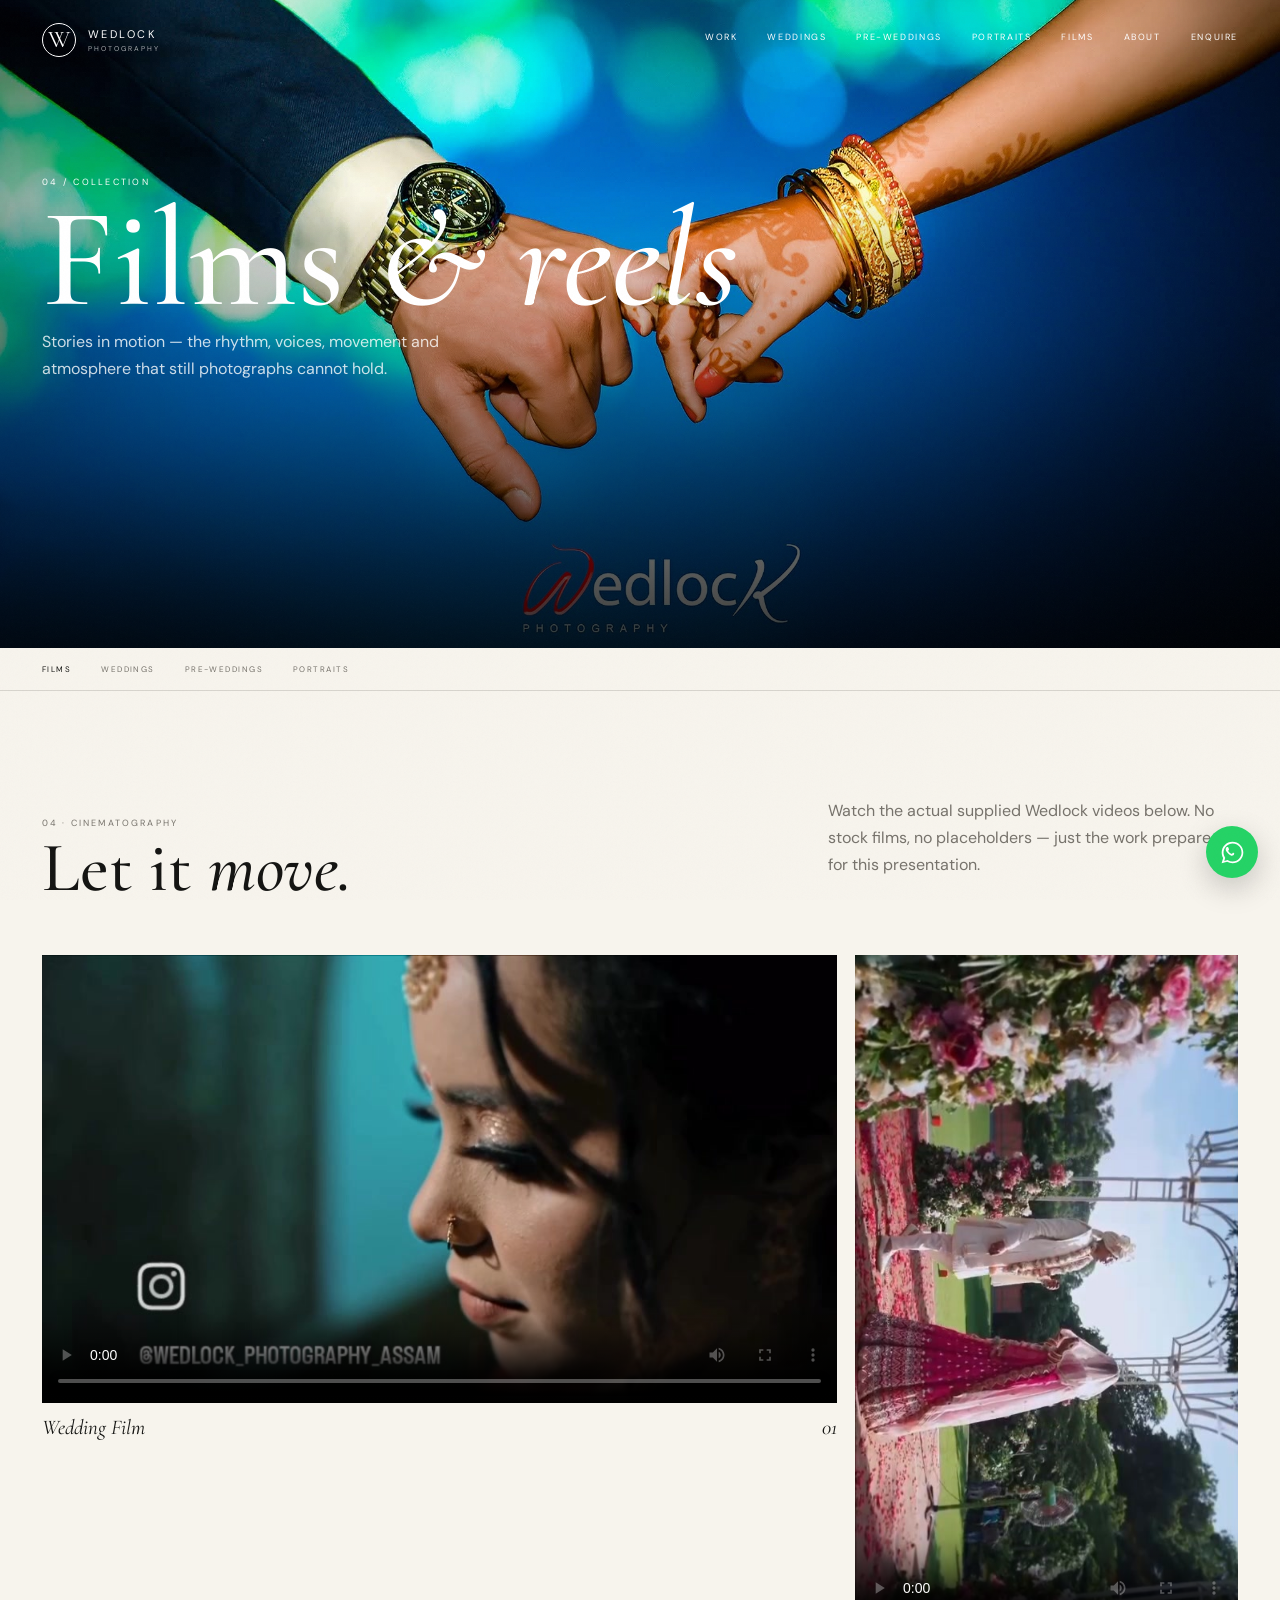
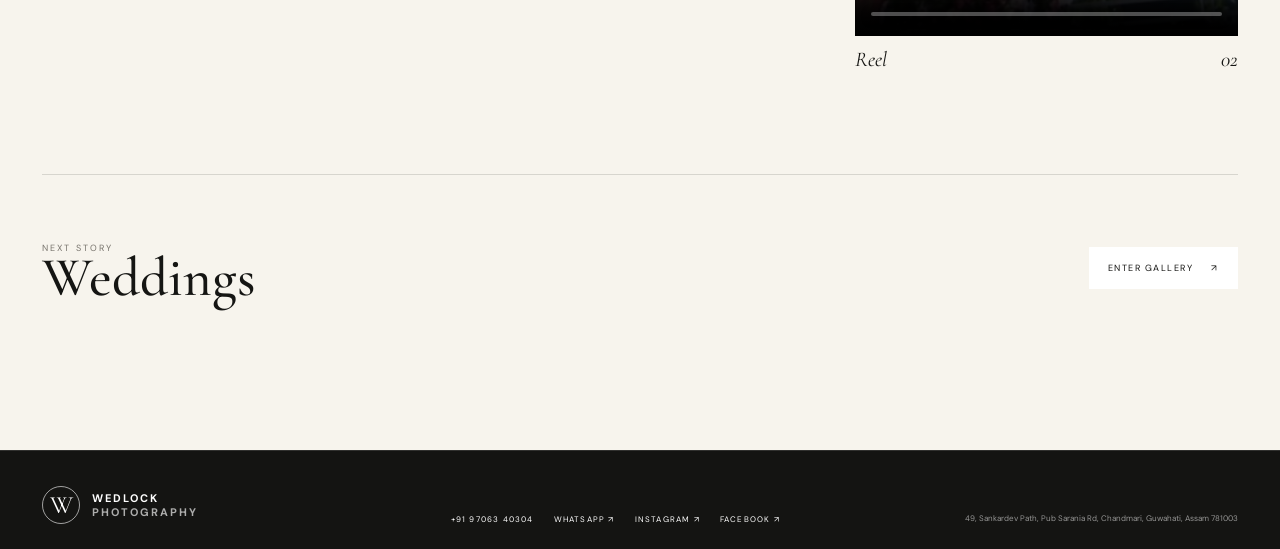
==== films.html @ 116f199a "Add files via upload" ====
<!doctype html><html lang="en"><head><meta charset="utf-8"><meta name="viewport" content="width=device-width,initial-scale=1,viewport-fit=cover"><meta name="theme-color" content="#151513"><title>Wedlock Photography — Films & Reels</title><meta name="description" content="Cinematic wedding films and reels by Wedlock Photography in Guwahati, Assam."><link rel="stylesheet" href="style.css"><link rel="preconnect" href="https://fonts.googleapis.com"><link rel="preconnect" href="https://fonts.gstatic.com" crossorigin><link href="https://fonts.googleapis.com/css2?family=Cormorant+Garamond:ital,wght@0,400;0,500;0,600;1,400;1,500&family=DM+Sans:wght@400;500;600&display=swap" rel="stylesheet"></head><body id="top"><div class="grain"></div><div class="progress"><i></i></div><header class="nav"><a class="brand" href="index.html"><span class="brand-mark">W</span><span class="brand-text">Wedlock<small>Photography</small></span></a><nav class="nav-links"><a href="index.html#work">Work</a><a href="weddings.html">Weddings</a><a href="pre-weddings.html">Pre-Weddings</a><a href="portraits.html">Portraits</a><a href="films.html">Films</a><a href="index.html#about">About</a><a href="index.html#contact">Enquire</a></nav><button class="menu" aria-expanded="false" aria-controls="mobile-panel">Menu</button></header><div class="mobile-panel" id="mobile-panel"><a href="index.html#work">Work</a><a href="weddings.html">Weddings</a><a href="pre-weddings.html">Pre-Weddings</a><a href="portraits.html">Portraits</a><a href="films.html">Films</a><a href="index.html#about">About</a><a href="index.html#contact">Enquire</a></div><main><section class="gallery-hero"><img src="assets/502936986_3991486881168148_254042313940759573_n.jpg" alt="Wedding rings and details"><div class="gallery-title"><small>04 / COLLECTION</small><h1>Films <em>& reels</em></h1><p>Stories in motion — the rhythm, voices, movement and atmosphere that still photographs cannot hold.</p></div></section><div class="gallery-nav"><div class="gallery-nav-inner"><a class="active" href="films.html">Films</a><a href="weddings.html">Weddings</a><a href="pre-weddings.html">Pre-Weddings</a><a href="portraits.html">Portraits</a></div></div><section class="gallery-body"><div class="wrap"><div class="gallery-intro"><div><span class="kicker">04 · Cinematography</span><h2>Let it <em>move.</em></h2></div><p>Watch the actual supplied Wedlock videos below. No stock films, no placeholders — just the work prepared for this presentation.</p></div><div class="films-grid"><figure class="film"><video controls playsinline preload="metadata" poster="assets/videos/film-poster-v2.jpg"><source src="assets/videos/wedlock-wedding-film.mp4" type="video/mp4"></video><figcaption><span>Wedding Film</span><span>01</span></figcaption></figure><figure class="film"><video controls playsinline preload="metadata" poster="assets/videos/reel-poster-v2.jpg"><source src="assets/videos/wedlock-reel-corrected.mp4" type="video/mp4"></video><figcaption><span>Reel</span><span>02</span></figcaption></figure></div><div class="gallery-end"><div><span class="kicker">Next story</span><h3>Weddings</h3></div><a class="button" href="weddings.html">Enter gallery <span>↗</span></a></div></div></section></main><footer class="footer"><div class="footer-brand"><span>W</span><strong>WEDLOCK<br><em>PHOTOGRAPHY</em></strong></div><div class="footer-links"><a href="tel:+919706340304">+91 97063 40304</a><a href="https://wa.me/919706340304" target="_blank" rel="noopener">WhatsApp ↗</a><a href="https://www.instagram.com/wedlock_photography_assam/" target="_blank" rel="noopener">Instagram ↗</a><a href="https://www.facebook.com/wedlockphotography2018" target="_blank" rel="noopener">Facebook ↗</a></div><div class="footer-meta">49, Sankardev Path, Pub Sarania Rd, Chandmari, Guwahati, Assam 781003</div></footer><a class="float-wa" href="https://wa.me/919706340304?text=Hi%20Wedlock%20Photography%2C%20I%27d%20like%20to%20check%20my%20wedding%20date." target="_blank" rel="noopener" aria-label="WhatsApp Wedlock Photography"><svg viewBox="0 0 32 32" aria-hidden="true"><path fill="currentColor" d="M19.11 17.2c-.29-.15-1.72-.85-1.99-.95-.27-.1-.46-.15-.66.15-.19.29-.75.95-.92 1.14-.17.19-.34.22-.63.07-.29-.15-1.22-.45-2.32-1.43-.86-.77-1.44-1.72-1.61-2.01-.17-.29-.02-.45.13-.6.13-.13.29-.34.44-.51.15-.17.19-.29.29-.49.1-.19.05-.36-.02-.51-.07-.15-.66-1.59-.9-2.18-.24-.58-.48-.5-.66-.51h-.56c-.19 0-.49.07-.75.36-.27.29-1.02 1-1.02 2.43s1.05 2.82 1.19 3.02c.15.19 2.06 3.14 4.99 4.4.7.3 1.24.48 1.67.12.56-.08 1.72-.7 1.96-1.38.24-.68.24-1.26.17-1.38-.07-.12-.27-.19-.56-.34z"/><path fill="currentColor" d="M16.01 3.2c-7.06 0-12.8 5.74-12.8 12.8 0 2.26.59 4.47 1.72 6.41L3.08 28.8l6.55-1.72a12.74 12.74 0 0 0 6.38 1.72h.01c7.05 0 12.79-5.74 12.79-12.8S23.06 3.2 16.01 3.2zm0 23.46h-.01a10.61 10.61 0 0 1-5.41-1.47l-.39-.23-3.89 1.02 1.04-3.79-.25-.39a10.65 10.65 0 1 1 8.91 4.86z"/></svg></a><script src="script.js"></script></body></html>
---- style.css ----
:root{--ink:#151513;--paper:#f7f4ed;--warm:#ece6da;--muted:#77736c;--line:rgba(21,21,19,.14);--white:#fff;--serif:"Cormorant Garamond",Georgia,serif;--sans:"DM Sans",Arial,sans-serif;--ease:cubic-bezier(.2,.75,.2,1)}*{box-sizing:border-box}html{scroll-behavior:smooth}body{margin:0;background:var(--paper);color:var(--ink);font-family:var(--sans);-webkit-font-smoothing:antialiased}body.no-scroll{overflow:hidden}a{color:inherit;text-decoration:none}img{max-width:100%}button{font:inherit}.grain{position:fixed;inset:0;pointer-events:none;z-index:200;opacity:.025;background-image:url("data:image/svg+xml,%3Csvg xmlns='http://www.w3.org/2000/svg' width='160' height='160'%3E%3Cfilter id='n'%3E%3CfeTurbulence baseFrequency='.8' numOctaves='3'/%3E%3C/filter%3E%3Crect width='100%25' height='100%25' filter='url(%23n)'/%3E%3C/svg%3E")}.progress{height:2px;background:transparent;position:fixed;z-index:250;left:0;right:0;top:0}.progress i{display:block;height:100%;width:0;background:currentColor}.nav{position:fixed;z-index:150;left:0;right:0;top:0;padding:23px 42px;display:flex;align-items:center;justify-content:space-between;color:#fff;mix-blend-mode:normal;transition:.4s var(--ease)}.nav.scrolled{background:rgba(247,244,237,.94);backdrop-filter:blur(16px);color:var(--ink);box-shadow:0 1px 0 var(--line)}.brand{display:flex;align-items:center;gap:12px}.brand-mark{width:34px;height:34px;border:1px solid currentColor;border-radius:50%;display:grid;place-items:center;font:24px/1 var(--serif)}.brand-text{font-size:11px;letter-spacing:.22em;text-transform:uppercase}.brand-text small{display:block;font-size:7px;letter-spacing:.28em;opacity:.65;margin-top:3px}.nav-links{display:flex;gap:30px;align-items:center}.nav-links a,.menu{font-size:9px;letter-spacing:.18em;text-transform:uppercase}.nav-links a{position:relative;padding-bottom:6px}.nav-links a:after{content:"";position:absolute;left:0;right:100%;bottom:0;height:1px;background:currentColor;transition:.4s var(--ease)}.nav-links a:hover:after{right:0}.menu{display:none;border:0;background:none;color:inherit}.wrap{width:min(1280px,calc(100% - 84px));margin:auto}.hero{height:100svh;min-height:680px;position:relative;overflow:hidden;background:#111;color:#fff}.hero img{position:absolute;inset:0;width:100%;height:100%;object-fit:cover;object-position:center 42%;transform:scale(1.01)}.hero:before{content:"";position:absolute;z-index:1;inset:0;background:linear-gradient(90deg,rgba(0,0,0,.62),rgba(0,0,0,.12) 60%),linear-gradient(0deg,rgba(0,0,0,.62),transparent 45%,rgba(0,0,0,.3))}.hero-meta{position:absolute;z-index:3;left:42px;right:42px;top:108px;display:flex;justify-content:space-between;font-size:9px;letter-spacing:.22em;text-transform:uppercase}.hero-content{position:absolute;z-index:3;left:max(6vw,42px);bottom:13vh}.eyebrow{font-size:9px;letter-spacing:.28em;text-transform:uppercase}.hero h1{font:500 clamp(76px,10.5vw,156px)/.72 var(--serif);margin:27px 0 28px;letter-spacing:-.025em}.hero h1 em{font-style:italic}.hero p{max-width:450px;color:rgba(255,255,255,.85);line-height:1.7;font-size:14px}.actions{display:flex;align-items:center;gap:28px;margin-top:28px}.button{display:inline-flex;align-items:center;gap:18px;background:#fff;color:#151513;padding:15px 19px;font-size:9px;letter-spacing:.17em;text-transform:uppercase}.underlink{font-size:9px;letter-spacing:.17em;text-transform:uppercase;border-bottom:1px solid rgba(255,255,255,.6);padding-bottom:6px}.hero-foot{position:absolute;z-index:3;left:42px;right:42px;bottom:22px;display:flex;justify-content:space-between;font-size:8px;letter-spacing:.2em;text-transform:uppercase;opacity:.75}.intro{padding:150px 0 125px}.kicker{font-size:9px;letter-spacing:.24em;text-transform:uppercase;color:var(--muted)}.intro-grid{display:grid;grid-template-columns:1.15fr .85fr;gap:10vw;margin-top:55px}.display{font:500 clamp(58px,7.2vw,106px)/.78 var(--serif);margin:0;letter-spacing:-.02em}.display em{font-style:italic}.intro-copy{padding-top:15px}.intro-copy p{font:400 29px/1.3 var(--serif);max-width:480px;margin:0}.intro-copy small{display:block;max-width:380px;color:var(--muted);line-height:1.7;margin-top:35px}.feature{padding:0 0 145px}.feature-grid{display:grid;grid-template-columns:1.38fr .62fr;gap:24px;align-items:stretch}.feature-main{min-height:700px;position:relative;overflow:hidden}.feature-main img,.feature-side img{width:100%;height:100%;object-fit:cover;display:block}.feature-side{display:flex;flex-direction:column;gap:24px}.feature-side figure{margin:0;flex:1;min-height:330px;overflow:hidden}.feature-side figcaption,.feature-main figcaption{padding:11px 0;font:italic 16px var(--serif);display:flex;justify-content:space-between}.feature-main figure{margin:0;height:100%}.statement{background:var(--ink);color:#fff;padding:135px 0}.statement-inner{width:min(1080px,calc(100% - 84px));margin:auto}.statement p{font:500 clamp(58px,7.5vw,112px)/.78 var(--serif);margin:0;letter-spacing:-.025em}.statement p em{font-style:italic}.archive{padding:145px 0 160px}.archive-head{display:flex;justify-content:space-between;align-items:end;gap:60px;margin-bottom:58px}.archive-head h2{font:500 clamp(66px,8vw,120px)/.75 var(--serif);margin:14px 0 0}.archive-head h2 em{font-style:italic}.archive-head p{max-width:390px;color:var(--muted);line-height:1.7;margin:0}.category-grid{display:grid;grid-template-columns:repeat(12,1fr);gap:18px}.category{position:relative;display:block;overflow:hidden;background:#171613;color:#fff;min-height:570px}.category:nth-child(1){grid-column:span 7}.category:nth-child(2){grid-column:span 5;min-height:510px}.category:nth-child(3){grid-column:span 5;min-height:540px}.category:nth-child(4){grid-column:span 7;min-height:600px}.category img{position:absolute;inset:0;width:100%;height:100%;object-fit:cover;transition:transform 1s var(--ease);filter:saturate(.94)}.category:hover img{transform:scale(1.045)}.category:after{content:"";position:absolute;inset:0;background:linear-gradient(0deg,rgba(0,0,0,.76),transparent 62%)}.category-content{position:absolute;z-index:2;left:32px;right:32px;bottom:29px}.category-no{font-size:8px;letter-spacing:.25em;opacity:.75}.category h3{font:500 clamp(50px,5.8vw,88px)/.78 var(--serif);margin:12px 0}.category h3 em{font-style:italic}.category-meta{display:flex;justify-content:space-between;align-items:center;font-size:9px;letter-spacing:.16em;text-transform:uppercase}.category-meta b{font-weight:400}.arrow{font-size:20px;line-height:1}.stories{padding:0 0 145px}.stories-head{display:flex;justify-content:space-between;align-items:end;margin-bottom:50px}.stories-head h2{font:500 65px/.8 var(--serif);margin:13px 0 0}.story-grid{display:grid;grid-template-columns:.85fr 1.15fr;gap:20px}.story-card{display:block}.story-card figure{margin:0;overflow:hidden;background:#ddd}.story-card img{width:100%;height:100%;display:block;object-fit:cover;transition:transform .8s var(--ease)}.story-card:hover img{transform:scale(1.035)}.story-card:first-child figure{height:640px}.story-card:last-child figure{height:470px}.story-card figcaption{padding:12px 0;display:flex;justify-content:space-between;font:italic 18px var(--serif)}.films{background:#e9e3d9;padding:140px 0}.films-grid{display:grid;grid-template-columns:1.35fr .65fr;gap:18px;margin-top:60px}.film{margin:0}.film video{width:100%;display:block;background:#000}.film figcaption{padding:12px 0;font:italic 21px var(--serif);display:flex;justify-content:space-between}.experience{padding:150px 0}.experience-top{display:flex;justify-content:space-between;align-items:end;margin-bottom:80px}.experience-top h2{font:500 clamp(60px,7vw,104px)/.78 var(--serif);margin:14px 0 0}.experience-top p{max-width:360px;color:var(--muted);line-height:1.7}.steps{border-top:1px solid var(--line)}.step{display:grid;grid-template-columns:100px 1fr auto;gap:30px;padding:30px 0;border-bottom:1px solid var(--line);align-items:start}.step-no{font-size:9px;letter-spacing:.2em;color:var(--muted)}.step h3{font:500 40px/.9 var(--serif);margin:0 0 7px}.step p{color:var(--muted);margin:0;max-width:530px;line-height:1.65}.step-arrow{font:22px var(--serif)}.closing-image{height:78vh;min-height:560px;position:relative;overflow:hidden;color:#fff}.closing-image img{width:100%;height:100%;object-fit:cover;object-position:center}.closing-image:after{content:"";position:absolute;inset:0;background:linear-gradient(0deg,rgba(0,0,0,.7),transparent 62%)}.closing-copy{position:absolute;z-index:2;left:max(6vw,42px);bottom:9vh}.closing-copy strong{display:block;font:500 clamp(68px,8vw,120px)/.75 var(--serif);margin-top:14px}.about{padding:145px 0;display:grid;grid-template-columns:.28fr .72fr;gap:80px}.about-copy .lead{font:400 38px/1.18 var(--serif);max-width:780px;margin:0}.about-copy p:not(.lead){max-width:620px;color:var(--muted);line-height:1.75;margin-top:30px}.socials{display:flex;gap:25px;margin-top:35px;font-size:9px;letter-spacing:.17em;text-transform:uppercase}.contact{background:#141412;color:#fff;padding:150px 0}.contact-inner{width:min(1100px,calc(100% - 84px));margin:auto}.contact h2{font:500 clamp(70px,9vw,136px)/.72 var(--serif);margin:25px 0}.contact h2 em{font-style:italic}.contact p{max-width:420px;color:rgba(255,255,255,.68);line-height:1.7}.contact .button{margin-top:20px}.footer{padding:35px 42px 25px;background:#141412;color:#fff;border-top:1px solid rgba(255,255,255,.12);display:grid;grid-template-columns:1fr 1fr 1fr;gap:30px;align-items:end}.footer-brand{display:flex;gap:12px;align-items:center}.footer-brand span{width:38px;height:38px;border:1px solid rgba(255,255,255,.6);border-radius:50%;display:grid;place-items:center;font:25px var(--serif)}.footer-brand strong{font-size:11px;letter-spacing:.18em}.footer-brand em{font-style:normal;opacity:.65}.footer-links{display:flex;gap:20px;flex-wrap:wrap;font-size:8px;letter-spacing:.15em;text-transform:uppercase}.footer-meta{text-align:right;color:rgba(255,255,255,.55);font-size:8px;line-height:1.5}.float-wa{position:fixed;right:22px;bottom:22px;width:52px;height:52px;border-radius:50%;display:grid;place-items:center;background:#25d366;color:#fff;z-index:145;box-shadow:0 10px 30px rgba(0,0,0,.2)}.float-wa svg{width:27px}.gallery-hero{min-height:72vh;background:#181714;color:#fff;position:relative;display:flex;align-items:end;overflow:hidden}.gallery-hero img{position:absolute;inset:0;width:100%;height:100%;object-fit:cover}.gallery-hero:after{content:"";position:absolute;inset:0;background:linear-gradient(0deg,rgba(0,0,0,.78),transparent 70%)}.gallery-title{position:relative;z-index:2;padding:0 0 9vh;width:min(1280px,calc(100% - 84px));margin:auto}.gallery-title small{font-size:9px;letter-spacing:.25em}.gallery-title h1{font:500 clamp(80px,11vw,160px)/.7 var(--serif);margin:20px 0 20px}.gallery-title h1 em{font-style:italic}.gallery-title p{max-width:460px;color:rgba(255,255,255,.8);line-height:1.7}.gallery-nav{position:sticky;top:0;z-index:50;background:rgba(247,244,237,.96);backdrop-filter:blur(12px);border-bottom:1px solid var(--line)}.gallery-nav-inner{width:min(1280px,calc(100% - 84px));margin:auto;display:flex;gap:30px;overflow:auto;padding:16px 0}.gallery-nav a{white-space:nowrap;font-size:8px;letter-spacing:.18em;text-transform:uppercase;color:var(--muted)}.gallery-nav a.active,.gallery-nav a:hover{color:var(--ink)}.gallery-body{padding:90px 0 150px}.gallery-intro{display:flex;justify-content:space-between;gap:50px;align-items:end;margin-bottom:55px}.gallery-intro h2{font:500 70px/.76 var(--serif);margin:10px 0 0}.gallery-intro p{max-width:410px;color:var(--muted);line-height:1.7}.photo-masonry{columns:3 300px;column-gap:14px}.photo-item{display:block;width:100%;margin:0 0 14px;break-inside:avoid;border:0;padding:0;background:none;cursor:zoom-in;overflow:hidden}.photo-item img{width:100%;height:auto;display:block;transition:transform .7s var(--ease)}.photo-item:hover img{transform:scale(1.025)}.photo-label{padding:8px 2px 3px;text-align:left;font:italic 17px var(--serif);color:var(--ink)}.gallery-end{border-top:1px solid var(--line);padding-top:60px;margin-top:90px;display:flex;justify-content:space-between;align-items:center;gap:30px}.gallery-end h3{font:500 55px/.8 var(--serif);margin:0}.gallery-end p{color:var(--muted);max-width:340px}.lightbox{position:fixed;inset:0;z-index:300;background:rgba(10,10,9,.97);display:none;align-items:center;justify-content:center;padding:5vh 7vw}.lightbox.open{display:flex}.lightbox img{max-width:90vw;max-height:86vh;object-fit:contain}.lb-btn{position:absolute;border:0;background:none;color:#fff;font-size:30px;cursor:pointer;width:52px;height:52px}.lb-close{top:18px;right:24px}.lb-prev{left:18px}.lb-next{right:18px}.lb-caption{position:absolute;bottom:18px;left:0;right:0;text-align:center;color:#fff;font:italic 18px var(--serif)}@media(max-width:900px){.wrap{width:min(100% - 40px,720px)}.nav{padding:18px 20px}.nav-links{display:none}.menu{display:block}.hero{min-height:720px}.hero-meta,.hero-foot{left:20px;right:20px}.hero-meta{top:92px}.hero-content{left:20px;right:20px;bottom:12vh}.hero h1{font-size:clamp(68px,18vw,110px);margin:22px 0}.hero p{font-size:13px;max-width:360px}.intro,.archive,.experience,.about,.films{padding-top:100px;padding-bottom:100px}.intro-grid,.feature-grid,.story-grid,.films-grid{grid-template-columns:1fr;gap:35px}.intro-copy{padding-top:0}.intro-copy p{font-size:25px}.feature{padding-bottom:100px}.feature-main{min-height:550px}.feature-side{display:grid;grid-template-columns:1fr 1fr}.feature-side figure{min-height:260px}.statement{padding:100px 0}.statement-inner{width:calc(100% - 40px)}.archive-head,.stories-head,.experience-top,.gallery-intro,.gallery-end{display:block}.archive-head p,.experience-top p,.gallery-intro p{margin-top:25px}.category-grid{display:block}.category{min-height:480px!important;margin-bottom:14px}.category-content{left:22px;right:22px;bottom:22px}.category h3{font-size:62px}.stories{padding-bottom:100px}.stories-head{margin-bottom:35px}.story-card:first-child figure,.story-card:last-child figure{height:480px}.step{grid-template-columns:55px 1fr}.step-arrow{display:none}.closing-image{height:70vh}.about{grid-template-columns:1fr;gap:30px}.about-copy .lead{font-size:31px}.contact{padding:105px 0}.contact-inner{width:calc(100% - 40px)}.footer{padding:30px 20px;grid-template-columns:1fr}.footer-meta{text-align:left}.gallery-hero{min-height:65vh}.gallery-title{width:calc(100% - 40px);padding-bottom:70px}.gallery-title h1{font-size:clamp(72px,18vw,120px)}.gallery-nav-inner{width:calc(100% - 40px)}.gallery-body{padding:75px 0 100px}.gallery-intro h2{font-size:58px}.photo-masonry{columns:2 170px}.lightbox{padding:60px 18px}.lb-prev{left:0}.lb-next{right:0}.lb-btn{font-size:24px}.lb-caption{bottom:10px}}
@media(max-width:560px){.brand-text{font-size:9px}.brand-text small{display:none}.hero img{object-position:center 38%}.hero-meta span:last-child{display:none}.hero-foot span:nth-child(2){display:none}.actions{gap:18px;flex-wrap:wrap}.button{padding:14px 16px}.feature-side{display:block}.feature-side figure{margin-bottom:24px}.category h3{font-size:57px}.photo-masonry{columns:1}.gallery-title p{font-size:13px}.gallery-nav-inner{gap:23px}.about-copy .lead{font-size:28px}.socials{flex-wrap:wrap}}
@media(prefers-reduced-motion:reduce){html{scroll-behavior:auto}.category img,.story-card img,.photo-item img{transition:none}}

.mobile-panel{position:fixed;inset:0;background:var(--paper);color:var(--ink);z-index:140;display:none;padding:120px 28px 40px;flex-direction:column;gap:22px}.mobile-panel.open{display:flex}.mobile-panel a{font:500 48px/.8 var(--serif)}
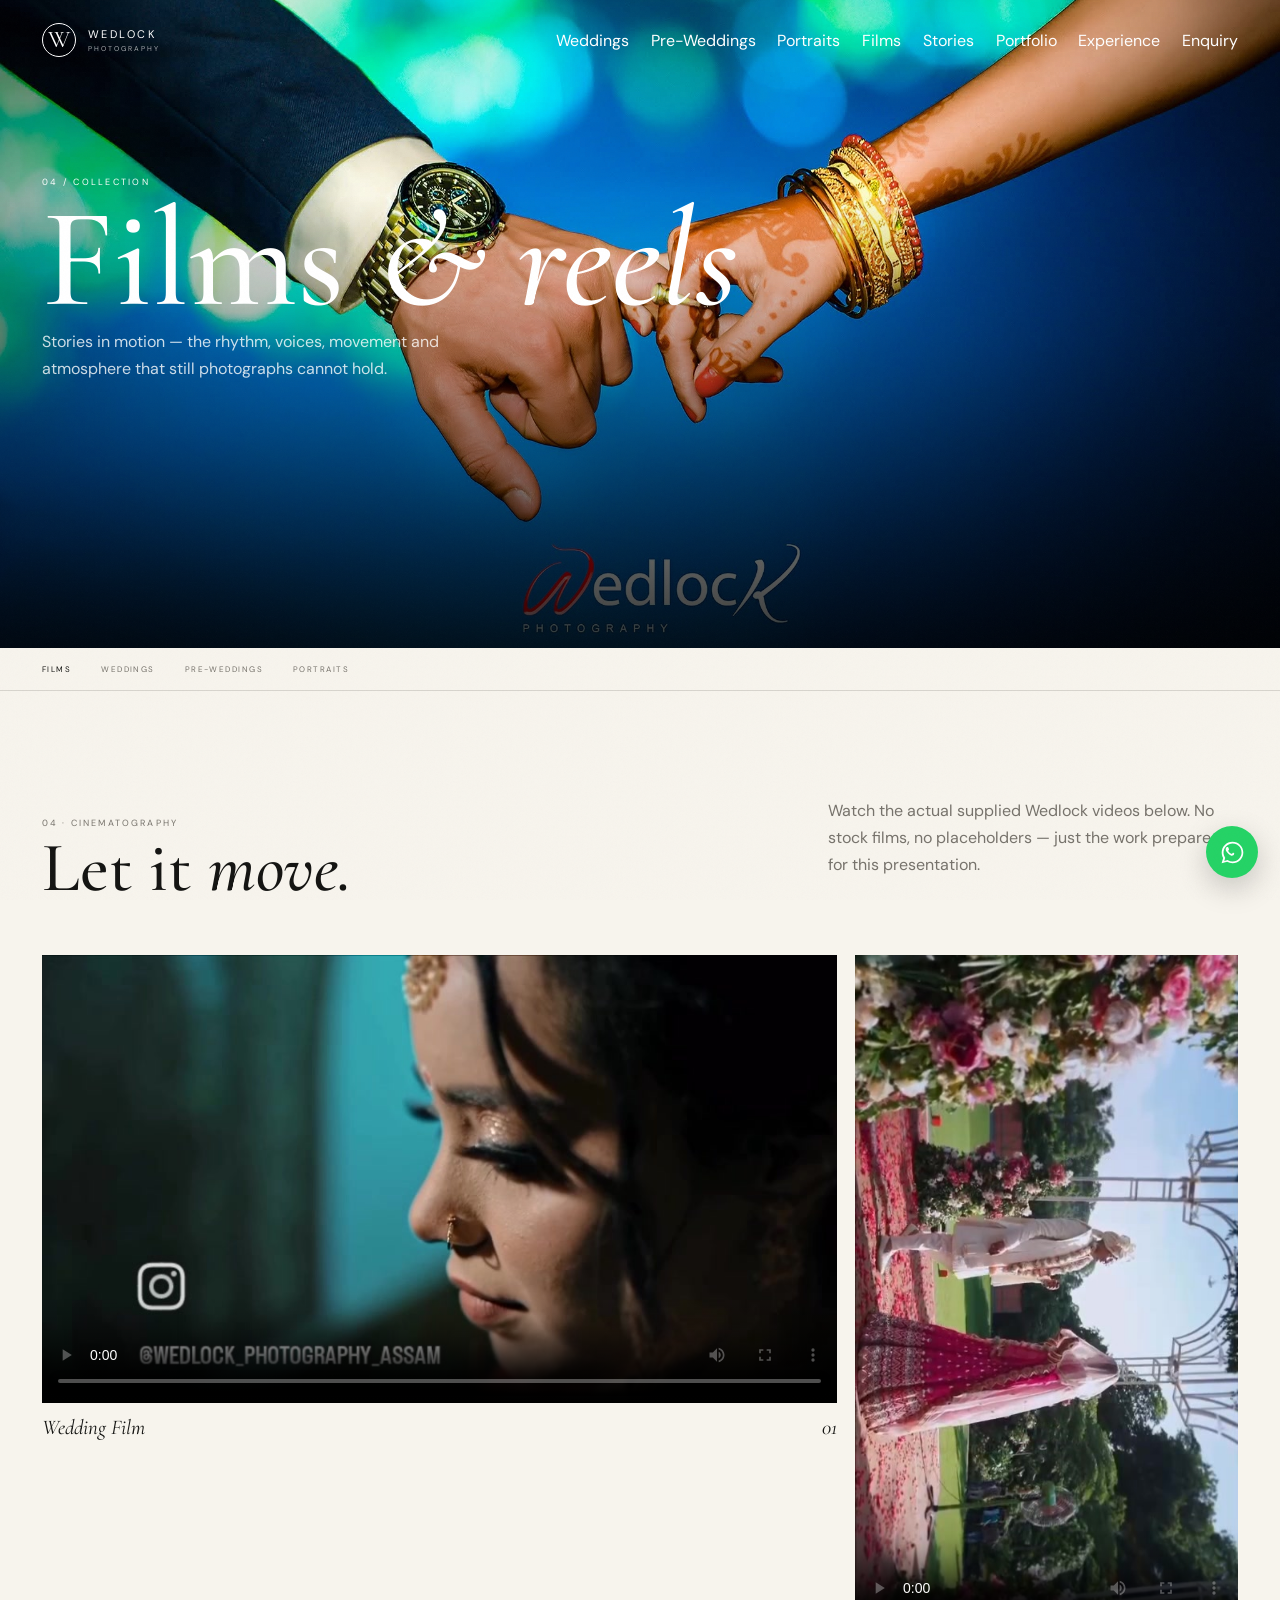
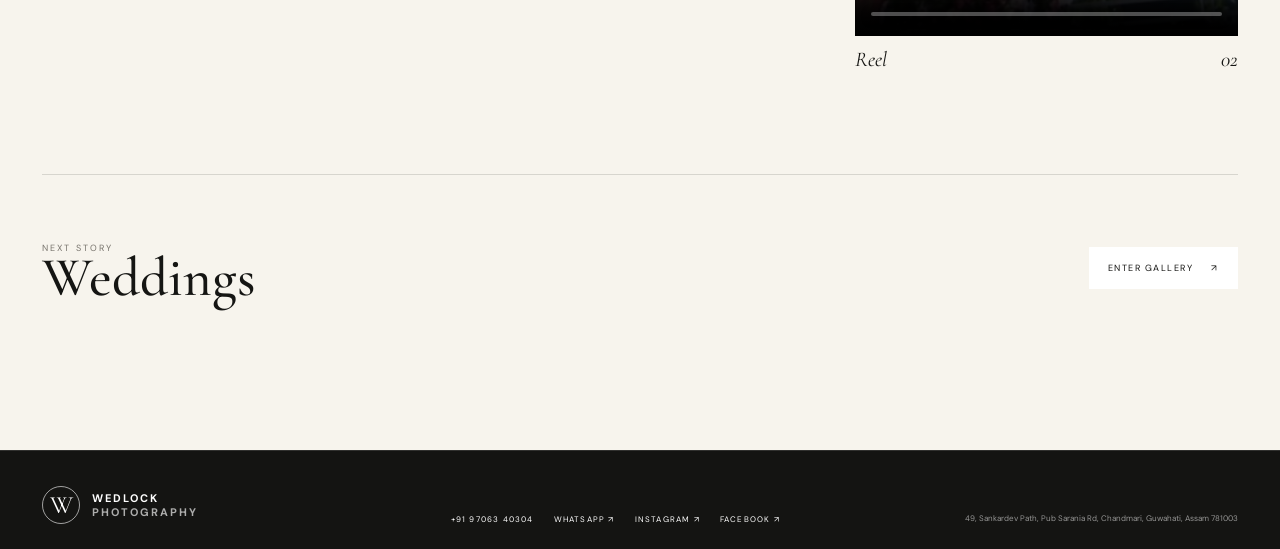
==== commit efc0aba3: "Add files via upload" ====
--- a/films.html
+++ b/films.html
@@ -1 +1,10 @@
-<!doctype html><html lang="en"><head><meta charset="utf-8"><meta name="viewport" content="width=device-width,initial-scale=1,viewport-fit=cover"><meta name="theme-color" content="#151513"><title>Wedlock Photography — Films & Reels</title><meta name="description" content="Cinematic wedding films and reels by Wedlock Photography in Guwahati, Assam."><link rel="stylesheet" href="style.css"><link rel="preconnect" href="https://fonts.googleapis.com"><link rel="preconnect" href="https://fonts.gstatic.com" crossorigin><link href="https://fonts.googleapis.com/css2?family=Cormorant+Garamond:ital,wght@0,400;0,500;0,600;1,400;1,500&family=DM+Sans:wght@400;500;600&display=swap" rel="stylesheet"></head><body id="top"><div class="grain"></div><div class="progress"><i></i></div><header class="nav"><a class="brand" href="index.html"><span class="brand-mark">W</span><span class="brand-text">Wedlock<small>Photography</small></span></a><nav class="nav-links"><a href="index.html#work">Work</a><a href="weddings.html">Weddings</a><a href="pre-weddings.html">Pre-Weddings</a><a href="portraits.html">Portraits</a><a href="films.html">Films</a><a href="index.html#about">About</a><a href="index.html#contact">Enquire</a></nav><button class="menu" aria-expanded="false" aria-controls="mobile-panel">Menu</button></header><div class="mobile-panel" id="mobile-panel"><a href="index.html#work">Work</a><a href="weddings.html">Weddings</a><a href="pre-weddings.html">Pre-Weddings</a><a href="portraits.html">Portraits</a><a href="films.html">Films</a><a href="index.html#about">About</a><a href="index.html#contact">Enquire</a></div><main><section class="gallery-hero"><img src="assets/502936986_3991486881168148_254042313940759573_n.jpg" alt="Wedding rings and details"><div class="gallery-title"><small>04 / COLLECTION</small><h1>Films <em>& reels</em></h1><p>Stories in motion — the rhythm, voices, movement and atmosphere that still photographs cannot hold.</p></div></section><div class="gallery-nav"><div class="gallery-nav-inner"><a class="active" href="films.html">Films</a><a href="weddings.html">Weddings</a><a href="pre-weddings.html">Pre-Weddings</a><a href="portraits.html">Portraits</a></div></div><section class="gallery-body"><div class="wrap"><div class="gallery-intro"><div><span class="kicker">04 · Cinematography</span><h2>Let it <em>move.</em></h2></div><p>Watch the actual supplied Wedlock videos below. No stock films, no placeholders — just the work prepared for this presentation.</p></div><div class="films-grid"><figure class="film"><video controls playsinline preload="metadata" poster="assets/videos/film-poster-v2.jpg"><source src="assets/videos/wedlock-wedding-film.mp4" type="video/mp4"></video><figcaption><span>Wedding Film</span><span>01</span></figcaption></figure><figure class="film"><video controls playsinline preload="metadata" poster="assets/videos/reel-poster-v2.jpg"><source src="assets/videos/wedlock-reel-corrected.mp4" type="video/mp4"></video><figcaption><span>Reel</span><span>02</span></figcaption></figure></div><div class="gallery-end"><div><span class="kicker">Next story</span><h3>Weddings</h3></div><a class="button" href="weddings.html">Enter gallery <span>↗</span></a></div></div></section></main><footer class="footer"><div class="footer-brand"><span>W</span><strong>WEDLOCK<br><em>PHOTOGRAPHY</em></strong></div><div class="footer-links"><a href="tel:+919706340304">+91 97063 40304</a><a href="https://wa.me/919706340304" target="_blank" rel="noopener">WhatsApp ↗</a><a href="https://www.instagram.com/wedlock_photography_assam/" target="_blank" rel="noopener">Instagram ↗</a><a href="https://www.facebook.com/wedlockphotography2018" target="_blank" rel="noopener">Facebook ↗</a></div><div class="footer-meta">49, Sankardev Path, Pub Sarania Rd, Chandmari, Guwahati, Assam 781003</div></footer><a class="float-wa" href="https://wa.me/919706340304?text=Hi%20Wedlock%20Photography%2C%20I%27d%20like%20to%20check%20my%20wedding%20date." target="_blank" rel="noopener" aria-label="WhatsApp Wedlock Photography"><svg viewBox="0 0 32 32" aria-hidden="true"><path fill="currentColor" d="M19.11 17.2c-.29-.15-1.72-.85-1.99-.95-.27-.1-.46-.15-.66.15-.19.29-.75.95-.92 1.14-.17.19-.34.22-.63.07-.29-.15-1.22-.45-2.32-1.43-.86-.77-1.44-1.72-1.61-2.01-.17-.29-.02-.45.13-.6.13-.13.29-.34.44-.51.15-.17.19-.29.29-.49.1-.19.05-.36-.02-.51-.07-.15-.66-1.59-.9-2.18-.24-.58-.48-.5-.66-.51h-.56c-.19 0-.49.07-.75.36-.27.29-1.02 1-1.02 2.43s1.05 2.82 1.19 3.02c.15.19 2.06 3.14 4.99 4.4.7.3 1.24.48 1.67.12.56-.08 1.72-.7 1.96-1.38.24-.68.24-1.26.17-1.38-.07-.12-.27-.19-.56-.34z"/><path fill="currentColor" d="M16.01 3.2c-7.06 0-12.8 5.74-12.8 12.8 0 2.26.59 4.47 1.72 6.41L3.08 28.8l6.55-1.72a12.74 12.74 0 0 0 6.38 1.72h.01c7.05 0 12.79-5.74 12.79-12.8S23.06 3.2 16.01 3.2zm0 23.46h-.01a10.61 10.61 0 0 1-5.41-1.47l-.39-.23-3.89 1.02 1.04-3.79-.25-.39a10.65 10.65 0 1 1 8.91 4.86z"/></svg></a><script src="script.js"></script></body></html>+<!doctype html><html lang="en"><head><meta charset="utf-8"><meta name="viewport" content="width=device-width,initial-scale=1,viewport-fit=cover"><meta name="theme-color" content="#151513"><title>Wedlock Photography — Films & Reels</title><meta name="description" content="Cinematic wedding films and reels by Wedlock Photography in Guwahati, Assam."><link rel="stylesheet" href="style.css"><link rel="preconnect" href="https://fonts.googleapis.com"><link rel="preconnect" href="https://fonts.gstatic.com" crossorigin><link href="https://fonts.googleapis.com/css2?family=Cormorant+Garamond:ital,wght@0,400;0,500;0,600;1,400;1,500&family=DM+Sans:wght@400;500;600&display=swap" rel="stylesheet"></head><body id="top"><div class="grain"></div><div class="progress"><i></i></div><header class="nav"><a class="brand" href="index.html"><span class="brand-mark">W</span><span class="brand-text">Wedlock<small>Photography</small></span></a><nav class="site-nav" aria-label="Main navigation">
+  <a href="weddings.html">Weddings</a>
+  <a href="pre-weddings.html">Pre-Weddings</a>
+  <a href="portraits.html">Portraits</a>
+  <a href="films.html">Films</a>
+  <a href="index.html#stories">Stories</a>
+  <a href="index.html#portfolio">Portfolio</a>
+  <a href="index.html#experience">Experience</a>
+  <a href="index.html#contact">Enquiry</a>
+</nav><button class="menu" aria-expanded="false" aria-controls="mobile-panel">Menu</button></header><div class="mobile-panel" id="mobile-panel"><a href="index.html#work">Work</a><a href="weddings.html">Weddings</a><a href="pre-weddings.html">Pre-Weddings</a><a href="portraits.html">Portraits</a><a href="films.html">Films</a><a href="index.html#about">About</a><a href="index.html#contact">Enquire</a></div><main><section class="gallery-hero"><img src="assets/502936986_3991486881168148_254042313940759573_n.jpg" alt="Wedding rings and details"><div class="gallery-title"><small>04 / COLLECTION</small><h1>Films <em>& reels</em></h1><p>Stories in motion — the rhythm, voices, movement and atmosphere that still photographs cannot hold.</p></div></section><div class="gallery-nav"><div class="gallery-nav-inner"><a class="active" href="films.html">Films</a><a href="weddings.html">Weddings</a><a href="pre-weddings.html">Pre-Weddings</a><a href="portraits.html">Portraits</a></div></div><section class="gallery-body"><div class="wrap"><div class="gallery-intro"><div><span class="kicker">04 · Cinematography</span><h2>Let it <em>move.</em></h2></div><p>Watch the actual supplied Wedlock videos below. No stock films, no placeholders — just the work prepared for this presentation.</p></div><div class="films-grid"><figure class="film"><video controls playsinline preload="metadata" poster="assets/videos/film-poster-v2.jpg"><source src="assets/videos/wedlock-wedding-film.mp4" type="video/mp4"></video><figcaption><span>Wedding Film</span><span>01</span></figcaption></figure><figure class="film"><video controls playsinline preload="metadata" poster="assets/videos/reel-poster-v2.jpg"><source src="assets/videos/wedlock-reel-corrected.mp4" type="video/mp4"></video><figcaption><span>Reel</span><span>02</span></figcaption></figure></div><div class="gallery-end"><div><span class="kicker">Next story</span><h3>Weddings</h3></div><a class="button" href="weddings.html">Enter gallery <span>↗</span></a></div></div></section></main><footer class="footer"><div class="footer-brand"><span>W</span><strong>WEDLOCK<br><em>PHOTOGRAPHY</em></strong></div><div class="footer-links"><a href="tel:+919706340304">+91 97063 40304</a><a href="https://wa.me/919706340304" target="_blank" rel="noopener">WhatsApp ↗</a><a href="https://www.instagram.com/wedlock_photography_assam/" target="_blank" rel="noopener">Instagram ↗</a><a href="https://www.facebook.com/wedlockphotography2018" target="_blank" rel="noopener">Facebook ↗</a></div><div class="footer-meta">49, Sankardev Path, Pub Sarania Rd, Chandmari, Guwahati, Assam 781003</div></footer><a class="float-wa" href="https://wa.me/919706340304?text=Hi%20Wedlock%20Photography%2C%20I%27d%20like%20to%20check%20my%20wedding%20date." target="_blank" rel="noopener" aria-label="WhatsApp Wedlock Photography"><svg viewBox="0 0 32 32" aria-hidden="true"><path fill="currentColor" d="M19.11 17.2c-.29-.15-1.72-.85-1.99-.95-.27-.1-.46-.15-.66.15-.19.29-.75.95-.92 1.14-.17.19-.34.22-.63.07-.29-.15-1.22-.45-2.32-1.43-.86-.77-1.44-1.72-1.61-2.01-.17-.29-.02-.45.13-.6.13-.13.29-.34.44-.51.15-.17.19-.29.29-.49.1-.19.05-.36-.02-.51-.07-.15-.66-1.59-.9-2.18-.24-.58-.48-.5-.66-.51h-.56c-.19 0-.49.07-.75.36-.27.29-1.02 1-1.02 2.43s1.05 2.82 1.19 3.02c.15.19 2.06 3.14 4.99 4.4.7.3 1.24.48 1.67.12.56-.08 1.72-.7 1.96-1.38.24-.68.24-1.26.17-1.38-.07-.12-.27-.19-.56-.34z"/><path fill="currentColor" d="M16.01 3.2c-7.06 0-12.8 5.74-12.8 12.8 0 2.26.59 4.47 1.72 6.41L3.08 28.8l6.55-1.72a12.74 12.74 0 0 0 6.38 1.72h.01c7.05 0 12.79-5.74 12.79-12.8S23.06 3.2 16.01 3.2zm0 23.46h-.01a10.61 10.61 0 0 1-5.41-1.47l-.39-.23-3.89 1.02 1.04-3.79-.25-.39a10.65 10.65 0 1 1 8.91 4.86z"/></svg></a><script src="script.js"></script><button class="back-to-top" id="backToTop" type="button" aria-label="Back to top" title="Back to top">↑</button></body></html>
--- a/style.css
+++ b/style.css
@@ -3,3 +3,93 @@
 @media(prefers-reduced-motion:reduce){html{scroll-behavior:auto}.category img,.story-card img,.photo-item img{transition:none}}
 
 .mobile-panel{position:fixed;inset:0;background:var(--paper);color:var(--ink);z-index:140;display:none;padding:120px 28px 40px;flex-direction:column;gap:22px}.mobile-panel.open{display:flex}.mobile-panel a{font:500 48px/.8 var(--serif)}
+
+/* Hero reel — premium side treatment */
+.hero-reel{
+  position:absolute;
+  z-index:4;
+  right:clamp(28px,5vw,72px);
+  top:50%;
+  transform:translateY(-50%);
+  width:clamp(145px,15vw,235px);
+  aspect-ratio:9/16;
+  overflow:hidden;
+  background:#0d0d0c;
+  box-shadow:0 24px 70px rgba(0,0,0,.34);
+}
+.hero-reel video{
+  width:100%;
+  height:100%;
+  display:block;
+  object-fit:cover;
+}
+.hero-reel-sound{
+  position:absolute;
+  left:12px;
+  bottom:12px;
+  border:1px solid rgba(255,255,255,.65);
+  background:rgba(0,0,0,.38);
+  color:#fff;
+  padding:8px 10px;
+  font:8px/1 var(--sans);
+  letter-spacing:.16em;
+  text-transform:uppercase;
+  cursor:pointer;
+  backdrop-filter:blur(8px);
+}
+.hero-reel-sound.is-on{
+  background:rgba(255,255,255,.92);
+  color:var(--ink);
+}
+@media (max-width: 900px){
+  .hero-reel{
+    right:18px;
+    top:52%;
+    width:clamp(118px,31vw,165px);
+  }
+  .hero-reel-sound{
+    left:8px;
+    bottom:8px;
+    padding:7px 8px;
+    font-size:7px;
+  }
+}
+@media (max-width: 600px){
+  .hero-reel{
+    right:14px;
+    top:52%;
+    width:116px;
+    box-shadow:0 16px 42px rgba(0,0,0,.32);
+  }
+  .hero-reel-sound{
+    padding:6px 7px;
+    letter-spacing:.12em;
+  }
+}
+@media (prefers-reduced-motion: reduce){
+  .hero-reel video{animation:none}
+}
+
+/* Reliable back-to-top control */
+.back-to-top{position:fixed;right:22px;bottom:88px;z-index:146;width:48px;height:48px;border:1px solid rgba(21,21,19,.22);background:rgba(247,244,237,.94);color:var(--ink);backdrop-filter:blur(12px);display:grid;place-items:center;font-size:20px;line-height:1;cursor:pointer;opacity:0;visibility:hidden;transform:translateY(10px);transition:opacity .3s ease,visibility .3s ease,transform .3s ease,background .2s ease}.back-to-top.show{opacity:1;visibility:visible;transform:translateY(0)}.back-to-top:hover{background:#fff}.back-to-top:focus-visible{outline:2px solid currentColor;outline-offset:3px}@media(max-width:560px){.back-to-top{right:16px;bottom:88px;width:44px;height:44px;font-size:18px}}
+
+/* Expanded top navigation */
+.site-nav{
+  display:flex;
+  align-items:center;
+  justify-content:flex-end;
+  gap:clamp(14px,1.7vw,28px);
+  white-space:nowrap;
+}
+.site-nav a{
+  display:inline-block;
+}
+@media (max-width: 980px){
+  .site-nav{
+    gap:14px;
+    overflow-x:auto;
+    max-width:72vw;
+    scrollbar-width:none;
+  }
+  .site-nav::-webkit-scrollbar{display:none}
+}
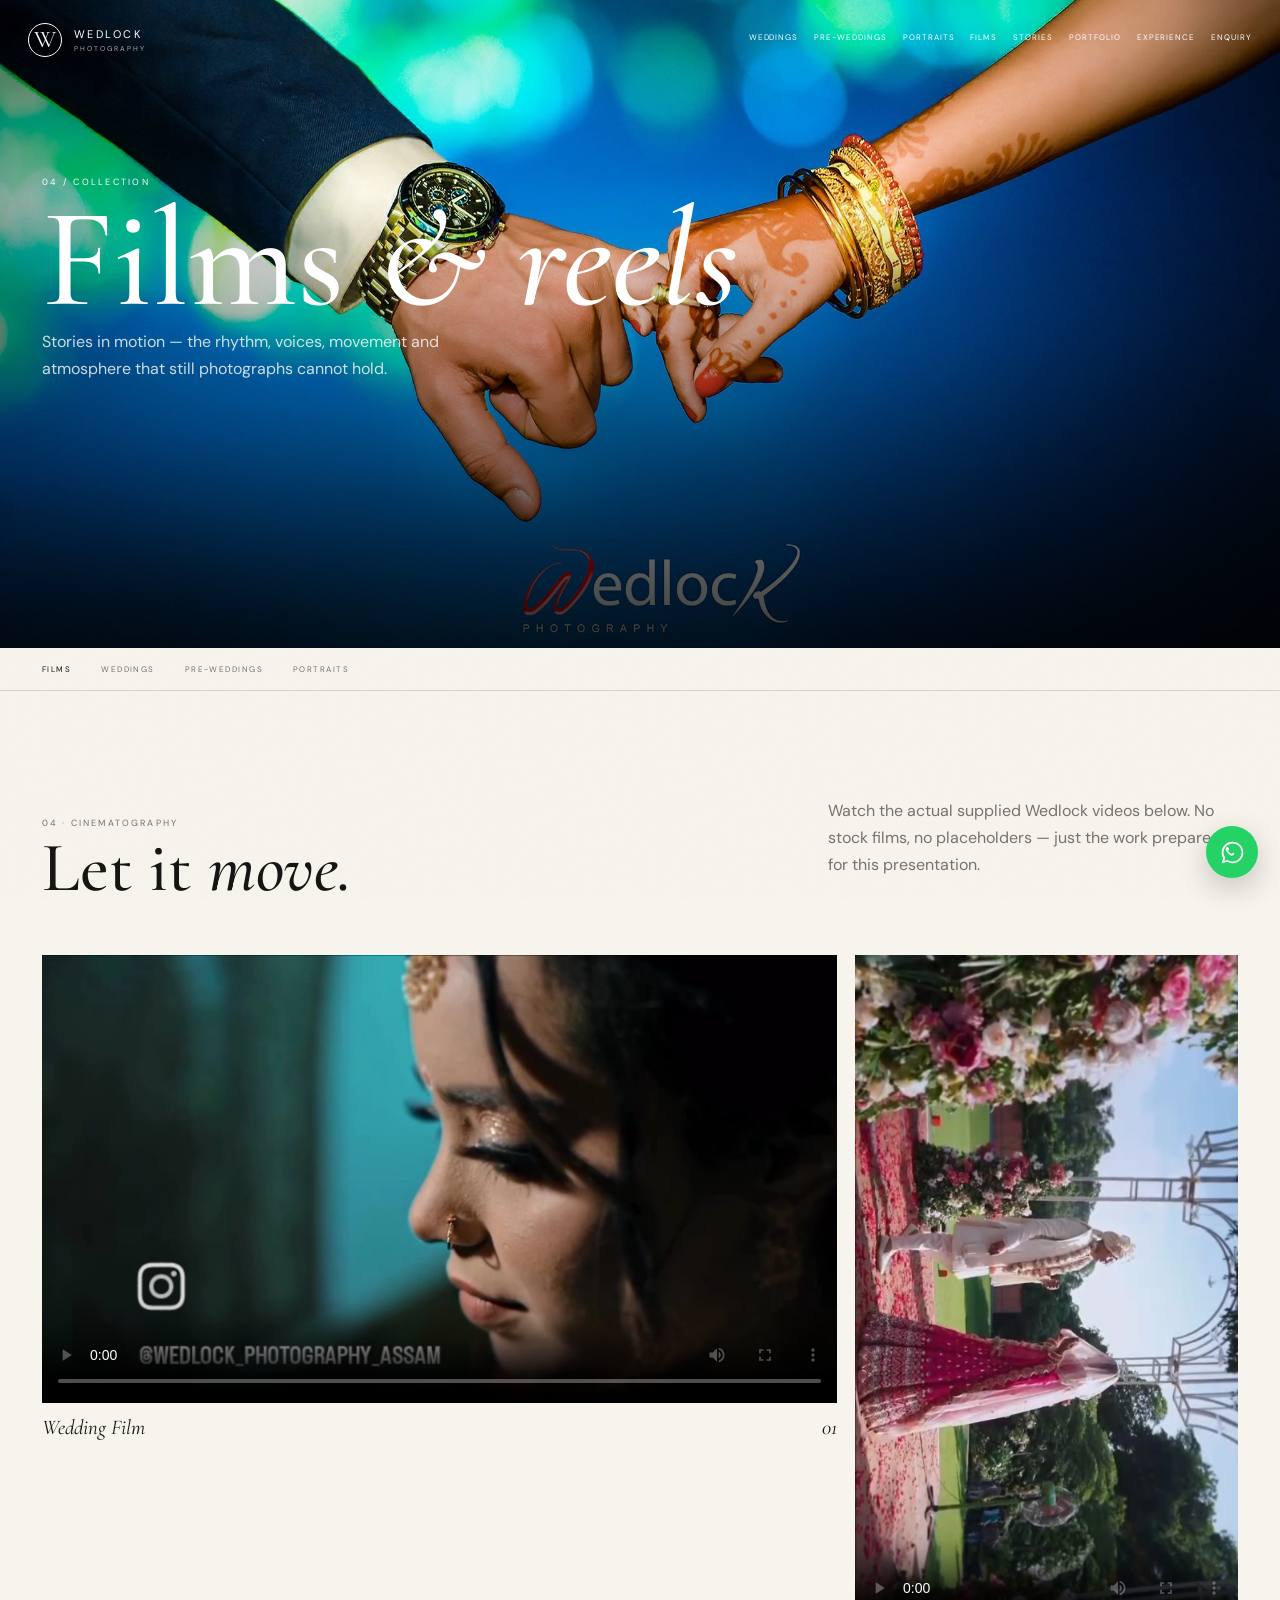
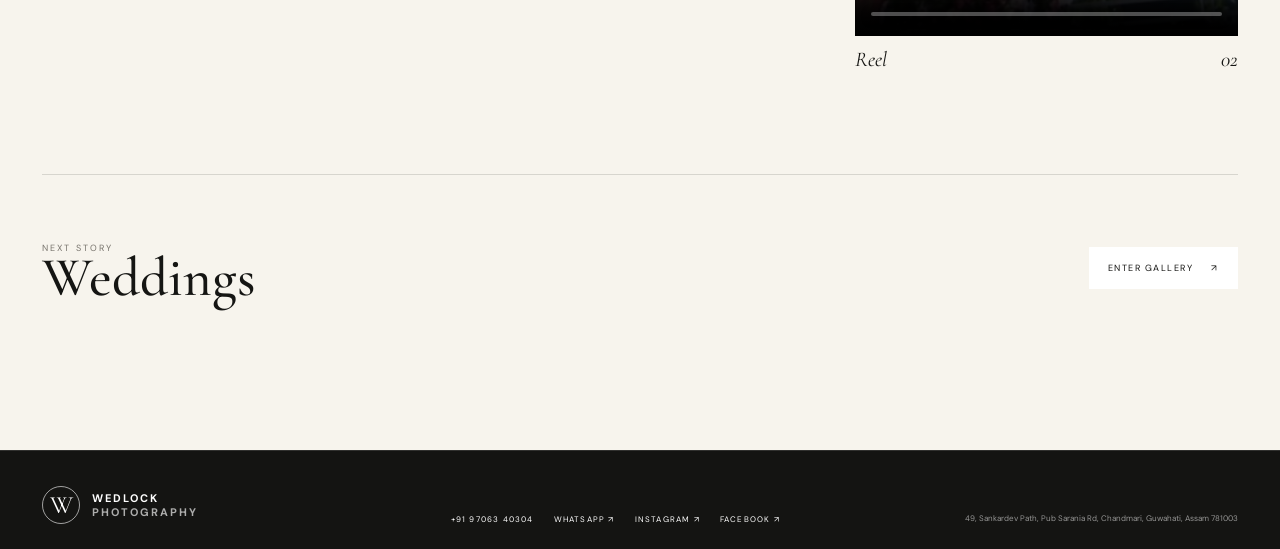
==== commit 6ac8ed7d: "Add files via upload" ====
--- a/films.html
+++ b/films.html
@@ -1,4 +1,4 @@
-<!doctype html><html lang="en"><head><meta charset="utf-8"><meta name="viewport" content="width=device-width,initial-scale=1,viewport-fit=cover"><meta name="theme-color" content="#151513"><title>Wedlock Photography — Films & Reels</title><meta name="description" content="Cinematic wedding films and reels by Wedlock Photography in Guwahati, Assam."><link rel="stylesheet" href="style.css"><link rel="preconnect" href="https://fonts.googleapis.com"><link rel="preconnect" href="https://fonts.gstatic.com" crossorigin><link href="https://fonts.googleapis.com/css2?family=Cormorant+Garamond:ital,wght@0,400;0,500;0,600;1,400;1,500&family=DM+Sans:wght@400;500;600&display=swap" rel="stylesheet"></head><body id="top"><div class="grain"></div><div class="progress"><i></i></div><header class="nav"><a class="brand" href="index.html"><span class="brand-mark">W</span><span class="brand-text">Wedlock<small>Photography</small></span></a><nav class="site-nav" aria-label="Main navigation">
+<!doctype html><html lang="en"><head><meta charset="utf-8"><meta name="viewport" content="width=device-width,initial-scale=1,viewport-fit=cover"><meta name="theme-color" content="#151513"><title>Wedlock Photography — Films & Reels</title><meta name="description" content="Cinematic wedding films and reels by Wedlock Photography in Guwahati, Assam."><link rel="stylesheet" href="style.css"><link rel="preconnect" href="https://fonts.googleapis.com"><link rel="preconnect" href="https://fonts.gstatic.com" crossorigin><link href="https://fonts.googleapis.com/css2?family=Cormorant+Garamond:ital,wght@0,400;0,500;0,600;1,400;1,500&family=DM+Sans:wght@400;500;600&display=swap" rel="stylesheet"></head><body id="top"><div class="grain"></div><div class="progress"><i></i></div><header class="nav"><a class="brand" href="index.html"><span class="brand-mark">W</span><span class="brand-text">Wedlock<small>Photography</small></span></a><nav class="nav-links" aria-label="Main navigation">
   <a href="weddings.html">Weddings</a>
   <a href="pre-weddings.html">Pre-Weddings</a>
   <a href="portraits.html">Portraits</a>
@@ -7,4 +7,4 @@
   <a href="index.html#portfolio">Portfolio</a>
   <a href="index.html#experience">Experience</a>
   <a href="index.html#contact">Enquiry</a>
-</nav><button class="menu" aria-expanded="false" aria-controls="mobile-panel">Menu</button></header><div class="mobile-panel" id="mobile-panel"><a href="index.html#work">Work</a><a href="weddings.html">Weddings</a><a href="pre-weddings.html">Pre-Weddings</a><a href="portraits.html">Portraits</a><a href="films.html">Films</a><a href="index.html#about">About</a><a href="index.html#contact">Enquire</a></div><main><section class="gallery-hero"><img src="assets/502936986_3991486881168148_254042313940759573_n.jpg" alt="Wedding rings and details"><div class="gallery-title"><small>04 / COLLECTION</small><h1>Films <em>& reels</em></h1><p>Stories in motion — the rhythm, voices, movement and atmosphere that still photographs cannot hold.</p></div></section><div class="gallery-nav"><div class="gallery-nav-inner"><a class="active" href="films.html">Films</a><a href="weddings.html">Weddings</a><a href="pre-weddings.html">Pre-Weddings</a><a href="portraits.html">Portraits</a></div></div><section class="gallery-body"><div class="wrap"><div class="gallery-intro"><div><span class="kicker">04 · Cinematography</span><h2>Let it <em>move.</em></h2></div><p>Watch the actual supplied Wedlock videos below. No stock films, no placeholders — just the work prepared for this presentation.</p></div><div class="films-grid"><figure class="film"><video controls playsinline preload="metadata" poster="assets/videos/film-poster-v2.jpg"><source src="assets/videos/wedlock-wedding-film.mp4" type="video/mp4"></video><figcaption><span>Wedding Film</span><span>01</span></figcaption></figure><figure class="film"><video controls playsinline preload="metadata" poster="assets/videos/reel-poster-v2.jpg"><source src="assets/videos/wedlock-reel-corrected.mp4" type="video/mp4"></video><figcaption><span>Reel</span><span>02</span></figcaption></figure></div><div class="gallery-end"><div><span class="kicker">Next story</span><h3>Weddings</h3></div><a class="button" href="weddings.html">Enter gallery <span>↗</span></a></div></div></section></main><footer class="footer"><div class="footer-brand"><span>W</span><strong>WEDLOCK<br><em>PHOTOGRAPHY</em></strong></div><div class="footer-links"><a href="tel:+919706340304">+91 97063 40304</a><a href="https://wa.me/919706340304" target="_blank" rel="noopener">WhatsApp ↗</a><a href="https://www.instagram.com/wedlock_photography_assam/" target="_blank" rel="noopener">Instagram ↗</a><a href="https://www.facebook.com/wedlockphotography2018" target="_blank" rel="noopener">Facebook ↗</a></div><div class="footer-meta">49, Sankardev Path, Pub Sarania Rd, Chandmari, Guwahati, Assam 781003</div></footer><a class="float-wa" href="https://wa.me/919706340304?text=Hi%20Wedlock%20Photography%2C%20I%27d%20like%20to%20check%20my%20wedding%20date." target="_blank" rel="noopener" aria-label="WhatsApp Wedlock Photography"><svg viewBox="0 0 32 32" aria-hidden="true"><path fill="currentColor" d="M19.11 17.2c-.29-.15-1.72-.85-1.99-.95-.27-.1-.46-.15-.66.15-.19.29-.75.95-.92 1.14-.17.19-.34.22-.63.07-.29-.15-1.22-.45-2.32-1.43-.86-.77-1.44-1.72-1.61-2.01-.17-.29-.02-.45.13-.6.13-.13.29-.34.44-.51.15-.17.19-.29.29-.49.1-.19.05-.36-.02-.51-.07-.15-.66-1.59-.9-2.18-.24-.58-.48-.5-.66-.51h-.56c-.19 0-.49.07-.75.36-.27.29-1.02 1-1.02 2.43s1.05 2.82 1.19 3.02c.15.19 2.06 3.14 4.99 4.4.7.3 1.24.48 1.67.12.56-.08 1.72-.7 1.96-1.38.24-.68.24-1.26.17-1.38-.07-.12-.27-.19-.56-.34z"/><path fill="currentColor" d="M16.01 3.2c-7.06 0-12.8 5.74-12.8 12.8 0 2.26.59 4.47 1.72 6.41L3.08 28.8l6.55-1.72a12.74 12.74 0 0 0 6.38 1.72h.01c7.05 0 12.79-5.74 12.79-12.8S23.06 3.2 16.01 3.2zm0 23.46h-.01a10.61 10.61 0 0 1-5.41-1.47l-.39-.23-3.89 1.02 1.04-3.79-.25-.39a10.65 10.65 0 1 1 8.91 4.86z"/></svg></a><script src="script.js"></script><button class="back-to-top" id="backToTop" type="button" aria-label="Back to top" title="Back to top">↑</button></body></html>+</nav><button class="menu" aria-expanded="false" aria-controls="mobile-panel">Menu</button></header><div class="mobile-panel" id="mobile-panel"><span class="mobile-menu-label">Navigate</span><a href="weddings.html">Weddings</a><a href="pre-weddings.html">Pre-Weddings</a><a href="portraits.html">Portraits</a><a href="films.html">Films</a><a href="index.html#stories">Stories</a><a href="index.html#portfolio">Portfolio</a><a href="index.html#experience">Experience</a><a href="index.html#contact">Enquiry</a></div><main><section class="gallery-hero"><img src="assets/502936986_3991486881168148_254042313940759573_n.jpg" alt="Wedding rings and details"><div class="gallery-title"><small>04 / COLLECTION</small><h1>Films <em>& reels</em></h1><p>Stories in motion — the rhythm, voices, movement and atmosphere that still photographs cannot hold.</p></div></section><div class="gallery-nav"><div class="gallery-nav-inner"><a class="active" href="films.html">Films</a><a href="weddings.html">Weddings</a><a href="pre-weddings.html">Pre-Weddings</a><a href="portraits.html">Portraits</a></div></div><section class="gallery-body"><div class="wrap"><div class="gallery-intro"><div><span class="kicker">04 · Cinematography</span><h2>Let it <em>move.</em></h2></div><p>Watch the actual supplied Wedlock videos below. No stock films, no placeholders — just the work prepared for this presentation.</p></div><div class="films-grid"><figure class="film"><video controls playsinline preload="metadata" poster="assets/videos/film-poster-v2.jpg"><source src="assets/videos/wedlock-wedding-film.mp4" type="video/mp4"></video><figcaption><span>Wedding Film</span><span>01</span></figcaption></figure><figure class="film"><video controls playsinline preload="metadata" poster="assets/videos/reel-poster-v2.jpg"><source src="assets/videos/wedlock-reel-corrected.mp4" type="video/mp4"></video><figcaption><span>Reel</span><span>02</span></figcaption></figure></div><div class="gallery-end"><div><span class="kicker">Next story</span><h3>Weddings</h3></div><a class="button" href="weddings.html">Enter gallery <span>↗</span></a></div></div></section></main><footer class="footer"><div class="footer-brand"><span>W</span><strong>WEDLOCK<br><em>PHOTOGRAPHY</em></strong></div><div class="footer-links"><a href="tel:+919706340304">+91 97063 40304</a><a href="https://wa.me/919706340304" target="_blank" rel="noopener">WhatsApp ↗</a><a href="https://www.instagram.com/wedlock_photography_assam/" target="_blank" rel="noopener">Instagram ↗</a><a href="https://www.facebook.com/wedlockphotography2018" target="_blank" rel="noopener">Facebook ↗</a></div><div class="footer-meta">49, Sankardev Path, Pub Sarania Rd, Chandmari, Guwahati, Assam 781003</div></footer><a class="float-wa" href="https://wa.me/919706340304?text=Hi%20Wedlock%20Photography%2C%20I%27d%20like%20to%20check%20my%20wedding%20date." target="_blank" rel="noopener" aria-label="WhatsApp Wedlock Photography"><svg viewBox="0 0 32 32" aria-hidden="true"><path fill="currentColor" d="M19.11 17.2c-.29-.15-1.72-.85-1.99-.95-.27-.1-.46-.15-.66.15-.19.29-.75.95-.92 1.14-.17.19-.34.22-.63.07-.29-.15-1.22-.45-2.32-1.43-.86-.77-1.44-1.72-1.61-2.01-.17-.29-.02-.45.13-.6.13-.13.29-.34.44-.51.15-.17.19-.29.29-.49.1-.19.05-.36-.02-.51-.07-.15-.66-1.59-.9-2.18-.24-.58-.48-.5-.66-.51h-.56c-.19 0-.49.07-.75.36-.27.29-1.02 1-1.02 2.43s1.05 2.82 1.19 3.02c.15.19 2.06 3.14 4.99 4.4.7.3 1.24.48 1.67.12.56-.08 1.72-.7 1.96-1.38.24-.68.24-1.26.17-1.38-.07-.12-.27-.19-.56-.34z"/><path fill="currentColor" d="M16.01 3.2c-7.06 0-12.8 5.74-12.8 12.8 0 2.26.59 4.47 1.72 6.41L3.08 28.8l6.55-1.72a12.74 12.74 0 0 0 6.38 1.72h.01c7.05 0 12.79-5.74 12.79-12.8S23.06 3.2 16.01 3.2zm0 23.46h-.01a10.61 10.61 0 0 1-5.41-1.47l-.39-.23-3.89 1.02 1.04-3.79-.25-.39a10.65 10.65 0 1 1 8.91 4.86z"/></svg></a><script src="script.js"></script><button class="back-to-top" id="backToTop" type="button" aria-label="Back to top" title="Back to top">↑</button></body></html>
--- a/style.css
+++ b/style.css
@@ -4,92 +4,51 @@
 
 .mobile-panel{position:fixed;inset:0;background:var(--paper);color:var(--ink);z-index:140;display:none;padding:120px 28px 40px;flex-direction:column;gap:22px}.mobile-panel.open{display:flex}.mobile-panel a{font:500 48px/.8 var(--serif)}
 
-/* Hero reel — premium side treatment */
-.hero-reel{
-  position:absolute;
-  z-index:4;
-  right:clamp(28px,5vw,72px);
-  top:50%;
-  transform:translateY(-50%);
-  width:clamp(145px,15vw,235px);
-  aspect-ratio:9/16;
-  overflow:hidden;
-  background:#0d0d0c;
-  box-shadow:0 24px 70px rgba(0,0,0,.34);
-}
-.hero-reel video{
-  width:100%;
-  height:100%;
-  display:block;
-  object-fit:cover;
-}
-.hero-reel-sound{
-  position:absolute;
-  left:12px;
-  bottom:12px;
-  border:1px solid rgba(255,255,255,.65);
-  background:rgba(0,0,0,.38);
-  color:#fff;
-  padding:8px 10px;
-  font:8px/1 var(--sans);
-  letter-spacing:.16em;
-  text-transform:uppercase;
-  cursor:pointer;
-  backdrop-filter:blur(8px);
-}
-.hero-reel-sound.is-on{
-  background:rgba(255,255,255,.92);
-  color:var(--ink);
-}
-@media (max-width: 900px){
-  .hero-reel{
-    right:18px;
-    top:52%;
-    width:clamp(118px,31vw,165px);
-  }
-  .hero-reel-sound{
-    left:8px;
-    bottom:8px;
-    padding:7px 8px;
-    font-size:7px;
-  }
-}
-@media (max-width: 600px){
-  .hero-reel{
-    right:14px;
-    top:52%;
-    width:116px;
-    box-shadow:0 16px 42px rgba(0,0,0,.32);
-  }
-  .hero-reel-sound{
-    padding:6px 7px;
-    letter-spacing:.12em;
-  }
-}
-@media (prefers-reduced-motion: reduce){
-  .hero-reel video{animation:none}
-}
 
 /* Reliable back-to-top control */
 .back-to-top{position:fixed;right:22px;bottom:88px;z-index:146;width:48px;height:48px;border:1px solid rgba(21,21,19,.22);background:rgba(247,244,237,.94);color:var(--ink);backdrop-filter:blur(12px);display:grid;place-items:center;font-size:20px;line-height:1;cursor:pointer;opacity:0;visibility:hidden;transform:translateY(10px);transition:opacity .3s ease,visibility .3s ease,transform .3s ease,background .2s ease}.back-to-top.show{opacity:1;visibility:visible;transform:translateY(0)}.back-to-top:hover{background:#fff}.back-to-top:focus-visible{outline:2px solid currentColor;outline-offset:3px}@media(max-width:560px){.back-to-top{right:16px;bottom:88px;width:44px;height:44px;font-size:18px}}
 
-/* Expanded top navigation */
-.site-nav{
-  display:flex;
-  align-items:center;
-  justify-content:flex-end;
-  gap:clamp(14px,1.7vw,28px);
-  white-space:nowrap;
+
+/* Final responsive polish */
+.hero-picture{position:absolute;inset:0;display:block;overflow:hidden}
+.hero-picture img{position:absolute;inset:0;width:100%;height:100%;object-fit:cover;object-position:center center;transform:none}
+.mobile-panel{overflow-y:auto;padding:110px 28px 36px;gap:18px}
+.mobile-menu-label{font-size:8px;letter-spacing:.24em;text-transform:uppercase;color:var(--muted);margin-bottom:8px}
+.mobile-panel a{font:500 clamp(38px,10vw,52px)/.82 var(--serif)}
+@media(max-width:1200px) and (min-width:981px){.nav{padding-left:28px;padding-right:28px}.nav-links{gap:15px}.nav-links a{font-size:8px;letter-spacing:.13em}.brand{gap:9px}.brand-text{font-size:10px}}
+
+
+/* FINAL CLIENT-PRESENTATION POLISH */
+/* The cover is now a clean full-bleed hero: no side reel competing with the main photograph. */
+.hero-picture img{object-fit:cover;object-position:center 50%;transform:none}
+.hero-content{max-width:620px}
+/* Keep the complete desktop navigation visible on laptop widths without clipping. */
+@media (min-width:981px){
+  .nav{gap:18px;padding-left:28px;padding-right:28px}
+  .brand{flex:0 0 auto}
+  .nav-links{flex:1;justify-content:flex-end;gap:clamp(10px,1.25vw,20px);min-width:0}
+  .nav-links a{font-size:8px;letter-spacing:.12em;white-space:nowrap}
 }
-.site-nav a{
-  display:inline-block;
+@media (min-width:981px) and (max-width:1100px){
+  .nav{padding-left:20px;padding-right:20px;gap:12px}
+  .brand{gap:8px}
+  .brand-mark{width:30px;height:30px;font-size:21px}
+  .brand-text{font-size:9px;letter-spacing:.17em}
+  .nav-links{gap:10px}
+  .nav-links a{font-size:7px;letter-spacing:.09em}
 }
-@media (max-width: 980px){
-  .site-nav{
-    gap:14px;
-    overflow-x:auto;
-    max-width:72vw;
-    scrollbar-width:none;
-  }
-  .site-nav::-webkit-scrollbar{display:none}
+/* Tablet/mobile: navigation collapses exactly to the clean Menu treatment. */
+@media (max-width:980px){
+  .nav{padding:18px 20px}
+  .nav-links{display:none}
+  .menu{display:block}
+  .hero-content{left:20px;right:20px;max-width:620px}
+  .hero-picture img{object-position:center 46%}
 }
+@media (max-width:700px){
+  .hero-picture img{object-position:center 45%}
+  .hero-content{bottom:16vh}
+}
+@media (max-width:420px){
+  .hero-content{bottom:17vh}
+}
